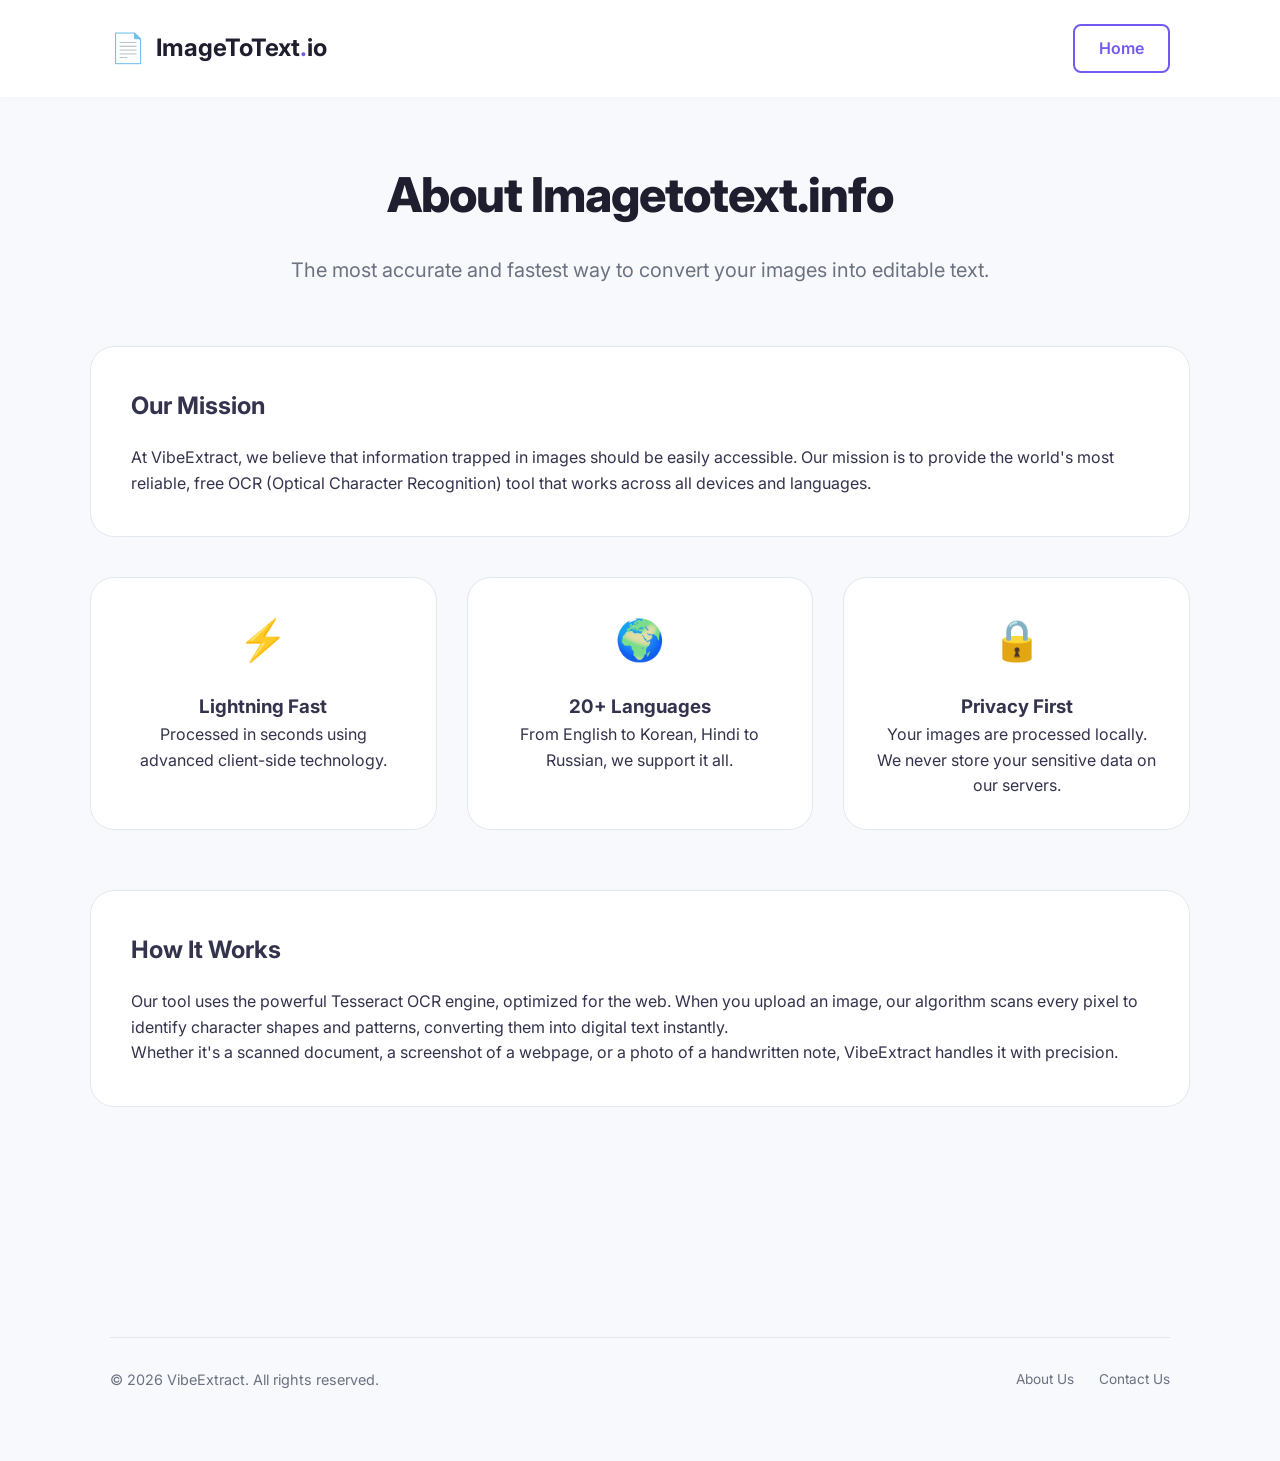
==== about.html @ 30939a6a "Add files via upload v1" ====
<!DOCTYPE html>
<html lang="en">
<head>
    <meta charset="UTF-8">
    <meta name="viewport" content="width=device-width, initial-scale=1.0">
    <title>About Us - Image to Text Converter</title>
    <link rel="stylesheet" href="style.css">
    <link rel="preconnect" href="https://fonts.googleapis.com">
    <link rel="preconnect" href="https://fonts.gstatic.com" crossorigin>
    <link href="https://fonts.googleapis.com/css2?family=Inter:wght@400;500;600;700&display=swap" rel="stylesheet">
</head>
<body>
    <header class="header">
        <nav class="container flex-header">
            <div class="logo">
                <span class="logo-icon">📄</span>
                <span class="logo-text">ImageToText<span class="dot">.</span>io</span>
            </div>
            <nav class="nav">
                <a href="index.html" class="btn-outline">Home</a>
            </nav>
        </nav>
    </header>

    <main class="container page-content">
        <section class="about-hero">
            <h1>About Imagetotext.info</h1>
            <p class="lead">The most accurate and fastest way to convert your images into editable text.</p>
        </section>

        <section class="about-details">
            <div class="content-card">
                <h2>Our Mission</h2>
                <p>At VibeExtract, we believe that information trapped in images should be easily accessible. Our mission is to provide the world's most reliable, free OCR (Optical Character Recognition) tool that works across all devices and languages.</p>
            </div>

            <div class="features-grid">
                <div class="feature-item">
                    <span class="f-icon">⚡</span>
                    <h3>Lightning Fast</h3>
                    <p>Processed in seconds using advanced client-side technology.</p>
                </div>
                <div class="feature-item">
                    <span class="f-icon">🌍</span>
                    <h3>20+ Languages</h3>
                    <p>From English to Korean, Hindi to Russian, we support it all.</p>
                </div>
                <div class="feature-item">
                    <span class="f-icon">🔒</span>
                    <h3>Privacy First</h3>
                    <p>Your images are processed locally. We never store your sensitive data on our servers.</p>
                </div>
            </div>

            <div class="content-card">
                <h2>How It Works</h2>
                <p>Our tool uses the powerful Tesseract OCR engine, optimized for the web. When you upload an image, our algorithm scans every pixel to identify character shapes and patterns, converting them into digital text instantly.</p>
                <p>Whether it's a scanned document, a screenshot of a webpage, or a photo of a handwritten note, VibeExtract handles it with precision.</p>
            </div>
        </section>
    </main>

    <footer class="footer">
        <div class="container">
            <div class="footer-minimal">
                <p>&copy; 2026 VibeExtract. All rights reserved.</p>
                <div class="footer-small-links">
                    <a href="about.html">About Us</a>
                    <a href="contact.html">Contact Us</a>
                </div>
            </div>
        </div>
    </footer>
</body>
</html>
---- style.css ----
:root {
    --primary: #735af2;
    --primary-hover: #5d44d8;
    --dark: #1e1e2f;
    --light-bg: #f8f9fd;
    --white: #ffffff;
    --text-main: #33334d;
    --text-muted: #6b7280;
    --border: #e2e8f0;
    --shadow: 0 10px 30px rgba(115, 90, 242, 0.1);
    --transition: all 0.3s ease;
}

* {
    box-sizing: border-box;
    margin: 0;
    padding: 0;
}

body {
    font-family: 'Inter', sans-serif;
    background-color: var(--light-bg);
    color: var(--text-main);
    line-height: 1.6;
    overflow-x: hidden;
}

.container {
    max-width: 1100px;
    margin: 0 auto;
    padding: 0 20px;
}

/* Header */
.header {
    background: var(--white);
    padding: 1.5rem 0;
    box-shadow: 0 2px 10px rgba(0,0,0,0.02);
    position: sticky;
    top: 0;
    z-index: 100;
}

.flex-header {
    display: flex;
    justify-content: space-between;
    align-items: center;
}

.logo {
    display: flex;
    align-items: center;
    gap: 10px;
    font-size: 1.5rem;
    font-weight: 700;
    color: var(--dark);
}

.logo-icon {
    font-size: 1.8rem;
}

.logo .dot {
    color: var(--primary);
}

.nav {
    display: flex;
    align-items: center;
    gap: 25px;
}

.nav-link {
    text-decoration: none;
    color: var(--text-muted);
    font-weight: 500;
    transition: var(--transition);
}

.nav-link:hover {
    color: var(--primary);
}

.nav-links a.active {
    color: var(--primary);
}

.nav-links a.active::after {
    width: 100%;
}

/* Page Content */
.page-content {
    padding: 60px 0 100px;
}

.about-hero {
    text-align: center;
    max-width: 800px;
    margin: 0 auto 60px;
}

.about-hero h1 {
    font-size: 3rem;
    margin-bottom: 20px;
}

.lead {
    font-size: 1.25rem;
    color: var(--text-muted);
}

.content-card {
    background: var(--white);
    padding: 40px;
    border-radius: 24px;
    border: 1px solid var(--border);
    margin-bottom: 40px;
}

.content-card h2 {
    margin-bottom: 20px;
}

.features-grid {
    display: grid;
    grid-template-columns: repeat(auto-fit, minmax(250px, 1fr));
    gap: 30px;
    margin-bottom: 60px;
}

.feature-item {
    background: var(--white);
    padding: 30px;
    border-radius: 24px;
    border: 1px solid var(--border);
    text-align: center;
    transition: var(--transition);
}

.feature-item:hover {
    transform: translateY(-5px);
    box-shadow: 0 10px 30px rgba(0,0,0,0.05);
}

.f-icon {
    font-size: 2.5rem;
    margin-bottom: 20px;
    display: block;
}

/* Contact Section */
.contact-container {
    display: grid;
    grid-template-columns: 1fr 350px;
    gap: 50px;
    margin-top: 50px;
}

.contact-form-card {
    background: var(--white);
    padding: 40px;
    border-radius: 24px;
    border: 1px solid var(--border);
}

.form-group {
    margin-bottom: 25px;
}

.form-group label {
    display: block;
    margin-bottom: 8px;
    font-weight: 600;
}

.form-group input, .form-group textarea {
    width: 100%;
    padding: 15px;
    border: 1px solid var(--border);
    border-radius: 12px;
    font-family: inherit;
    font-size: 1rem;
    transition: var(--transition);
}

.form-group input:focus, .form-group textarea:focus {
    outline: none;
    border-color: var(--primary);
    box-shadow: 0 0 0 4px rgba(115, 90, 242, 0.1);
}

.contact-info {
    display: flex;
    flex-direction: column;
    gap: 30px;
}

.info-item {
    display: flex;
    gap: 20px;
    background: var(--white);
    padding: 25px;
    border-radius: 20px;
    border: 1px solid var(--border);
}

.info-icon {
    font-size: 1.5rem;
}

.info-text h3 {
    font-size: 1rem;
    margin-bottom: 5px;
}

.info-text p {
    color: var(--text-muted);
    font-size: 0.9rem;
}

.full-width {
    width: 100%;
}

/* Footer Refinement */
.footer-minimal {
    display: flex;
    justify-content: space-between;
    align-items: center;
    padding: 30px 0;
    border-top: 1px solid var(--border);
    margin-top: 50px;
}

.footer-small-links {
    display: flex;
    gap: 25px;
}

.footer-small-links a {
    color: var(--text-muted);
    font-size: 0.85rem;
    text-decoration: none;
    transition: var(--transition);
}

.footer-small-links a:hover {
    color: var(--primary);
}

#history-nav-btn {
    white-space: nowrap;
}

.btn-outline {
    padding: 0.6rem 1.5rem;
    border: 2px solid var(--primary);
    color: var(--primary);
    text-decoration: none;
    border-radius: 8px;
    font-weight: 600;
    transition: var(--transition);
}

.btn-outline:hover {
    background: var(--primary);
    color: var(--white);
}

/* Hero Section */
.hero {
    padding: 80px 0;
    text-align: center;
    background: radial-gradient(circle at top right, rgba(115, 90, 242, 0.05), transparent),
                radial-gradient(circle at bottom left, rgba(115, 90, 242, 0.05), transparent);
}

h1 {
    font-size: 3.5rem;
    font-weight: 800;
    color: var(--dark);
    margin-bottom: 1.5rem;
    letter-spacing: -1px;
}

.subtitle {
    font-size: 1.2rem;
    color: var(--text-muted);
    max-width: 600px;
    margin: 0 auto 1.5rem;
}

.language-selection {
    margin-bottom: 2rem;
    display: flex;
    align-items: center;
    justify-content: center;
    gap: 15px;
}

.language-selection label {
    font-weight: 600;
    color: var(--dark);
}

.language-selection select {
    padding: 0.8rem 1.5rem;
    border-radius: 10px;
    border: 2px solid var(--border);
    background: var(--white);
    font-family: inherit;
    font-size: 1rem;
    font-weight: 500;
    cursor: pointer;
    transition: var(--transition);
    outline: none;
}

.language-selection select:focus {
    border-color: var(--primary);
    box-shadow: 0 0 0 4px rgba(115, 90, 242, 0.1);
}

/* Upload Container */
.upload-container {
    background: var(--white);
    border-radius: 24px;
    padding: 40px;
    box-shadow: var(--shadow);
    border: 2px dashed var(--border);
    max-width: 800px;
    margin: 0 auto;
    transition: var(--transition);
    cursor: pointer;
}

.upload-container.drag-over {
    border-color: var(--primary);
    background: rgba(115, 90, 242, 0.02);
    transform: scale(1.02);
}

.upload-box {
    display: flex;
    flex-direction: column;
    align-items: center;
    gap: 15px;
}

.upload-icon {
    color: var(--primary);
    margin-bottom: 10px;
}

.upload-box h3 {
    font-size: 1.5rem;
    color: var(--dark);
}

.btn-primary {
    display: inline-block;
    background: var(--primary);
    color: var(--white);
    padding: 0.8rem 2.5rem;
    border-radius: 12px;
    font-weight: 600;
    cursor: pointer;
    transition: var(--transition);
    border: none;
    margin: 10px 0;
}

.btn-primary:hover {
    background: var(--primary-hover);
    transform: translateY(-2px);
    box-shadow: 0 5px 15px rgba(115, 90, 242, 0.3);
}

.format-hint {
    font-size: 0.9rem;
    color: var(--text-muted);
}

/* Loader */
#processing-status {
    margin-top: 30px;
    display: flex;
    flex-direction: column;
    align-items: center;
    gap: 15px;
}

.loader {
    width: 48px;
    height: 48px;
    border: 5px solid var(--border);
    border-bottom-color: var(--primary);
    border-radius: 50%;
    animation: rotation 1s linear infinite;
}

@keyframes rotation {
    0% { transform: rotate(0deg); }
    100% { transform: rotate(360deg); }
}

.hidden {
    display: none !important;
}

/* History Section */
.history-section {
    padding: 60px 0;
    background: var(--white);
}

.history-section h2 {
    margin-bottom: 30px;
    font-size: 2rem;
}

.history-grid {
    display: grid;
    grid-template-columns: repeat(auto-fill, minmax(300px, 1fr));
    gap: 20px;
}

#history-expand {
    margin-top: 30px;
    text-align: center;
}

.btn-secondary {
    padding: 0.8rem 2.5rem;
    background: var(--white);
    color: var(--primary);
    border: 2px solid var(--primary);
    border-radius: 12px;
    font-weight: 700;
    cursor: pointer;
    transition: var(--transition);
}

.btn-secondary:hover {
    background: var(--primary);
    color: var(--white);
}

/* FAQ Section */
.faq-section {
    padding: 100px 0;
    background: #fdfbff;
}

.faq-section h2 {
    text-align: center;
    margin-bottom: 50px;
    font-size: 2.5rem;
}

.accordion {
    max-width: 800px;
    margin: 0 auto;
}

.accordion-item {
    background: var(--white);
    border: 1px solid var(--border);
    border-radius: 16px;
    margin-bottom: 15px;
    overflow: hidden;
    transition: var(--transition);
}

.accordion-item:hover {
    box-shadow: 0 4px 20px rgba(0,0,0,0.05);
}

.accordion-header {
    width: 100%;
    padding: 20px 30px;
    background: none;
    border: none;
    text-align: left;
    font-size: 1.1rem;
    font-weight: 700;
    color: var(--dark);
    display: flex;
    justify-content: space-between;
    align-items: center;
    cursor: pointer;
}

.accordion-header span {
    font-size: 1.5rem;
    color: var(--primary);
    transition: var(--transition);
}

.accordion-item.active .accordion-header span {
    transform: rotate(45deg);
}

.accordion-body {
    padding: 0 30px 20px;
    display: none;
    color: var(--text-muted);
    font-size: 1rem;
}

.accordion-item.active .accordion-body {
    display: block;
}

.history-card {
    background: var(--light-bg);
    padding: 20px;
    border-radius: 16px;
    border: 1px solid var(--border);
    transition: var(--transition);
}

.history-card:hover {
    transform: translateY(-5px);
    border-color: var(--primary);
}

.history-date {
    font-size: 0.8rem;
    color: var(--text-muted);
    margin-bottom: 10px;
}

.history-preview {
    font-size: 0.95rem;
    display: -webkit-box;
    -webkit-line-clamp: 3;
    -webkit-box-orient: vertical;
    overflow: hidden;
    margin-bottom: 15px;
}

.btn-view {
    color: var(--primary);
    text-decoration: none;
    font-weight: 600;
    font-size: 0.9rem;
}

/* Modal */
.modal {
    position: fixed;
    top: 0;
    left: 0;
    width: 100%;
    height: 100%;
    z-index: 1000;
    display: flex;
    align-items: center;
    justify-content: center;
}

.modal-overlay {
    position: absolute;
    width: 100%;
    height: 100%;
    background: rgba(0,0,0,0.6);
    backdrop-filter: blur(5px);
}

.modal-content {
    background: var(--white);
    width: 90%;
    max-width: 800px;
    max-height: 90vh;
    border-radius: 24px;
    position: relative;
    z-index: 1001;
    overflow-y: auto;
    animation: slideUp 0.4s ease-out;
}

@keyframes slideUp {
    from { transform: translateY(50px); opacity: 0; }
    to { transform: translateY(0); opacity: 1; }
}

.modal-header {
    padding: 25px 30px;
    border-bottom: 1px solid var(--border);
    display: flex;
    justify-content: space-between;
    align-items: center;
}

.close-btn {
    background: none;
    border: none;
    font-size: 2rem;
    cursor: pointer;
    color: var(--text-muted);
}

.modal-body {
    padding: 30px;
}

.result-area {
    margin-bottom: 30px;
}

textarea {
    width: 100%;
    height: 180px;
    padding: 20px;
    border-radius: 16px;
    border: 1px solid var(--border);
    background: var(--light-bg);
    font-family: inherit;
    font-size: 1rem;
    resize: none;
    margin-bottom: 20px;
    caret-color: transparent;
    cursor: default;
}

textarea:focus {
    outline: none;
}

.action-buttons {
    display: flex;
    gap: 15px;
}

.btn-copy, .btn-download {
    flex: 1;
    padding: 0.8rem 1.5rem;
    border-radius: 10px;
    border: none;
    cursor: pointer;
    font-weight: 600;
    transition: var(--transition);
    display: flex;
    align-items: center;
    justify-content: center;
    gap: 8px;
}

.btn-copy {
    background: var(--dark);
    color: var(--white);
}

.btn-copy:hover {
    background: #000;
}

.btn-download {
    background: var(--white);
    color: var(--dark);
    border: 2px solid var(--dark);
}

.btn-download:hover {
    background: var(--dark);
    color: var(--white);
}

/* Premium CTA Section in Popup */
.cta-section {
    margin-top: 35px;
    padding-top: 30px;
    border-top: 1px solid var(--border);
}

.cta-header {
    text-align: center;
    margin-bottom: 25px;
}

.cta-header h3 {
    font-size: 1.4rem;
    color: #1e293b;
    margin-bottom: 8px;
    display: flex;
    align-items: center;
    justify-content: center;
    gap: 10px;
}

.cta-header p {
    color: #64748b;
    font-size: 0.95rem;
}

.sparkle-icon {
    font-size: 1.6rem;
    animation: sparkle 2s infinite ease-in-out;
}

@keyframes sparkle {
    0%, 100% { opacity: 0.8; transform: scale(1); }
    50% { opacity: 1; transform: scale(1.2) rotate(10deg); }
}

.cta-grid {
    display: grid;
    grid-template-columns: 1fr;
    gap: 15px;
}

.cta-link {
    display: flex;
    align-items: center;
    gap: 20px;
    padding: 18px;
    background: #ffffff;
    border: 1px solid var(--border);
    border-radius: 16px;
    text-decoration: none;
    transition: all 0.4s cubic-bezier(0.175, 0.885, 0.32, 1.275);
    position: relative;
    overflow: hidden;
}

/* Shimmer Effect */
.cta-link::before {
    content: '';
    position: absolute;
    top: 0;
    left: -150%;
    width: 100%;
    height: 100%;
    background: linear-gradient(
        120deg,
        transparent,
        rgba(255, 255, 255, 0.6),
        transparent
    );
    transition: all 0.6s;
    z-index: 1;
}

.cta-link:hover::before {
    left: 150%;
}

.cta-link:hover {
    transform: translateY(-5px) scale(1.02);
    border-color: var(--primary);
    box-shadow: 0 15px 35px rgba(115, 90, 242, 0.15);
}

.cta-icon {
    border-radius: 16px;
    display: flex;
    align-items: center;
    justify-content: center;
}

.cta-info {
    flex: 1;
}

.btn-high-ctr {
    background: linear-gradient(135deg, #10b981, #059669);
    color: white !important;
    padding: 4px 12px;
    border-radius: 20px;
    font-size: 0.75rem;
    font-weight: 700;
    text-transform: uppercase;
}

.rec-tag {
    font-size: 0.7rem;
    color: #6366f1;
    font-weight: 900;
    letter-spacing: 1px;
}

/* Best Choice Premium Highlight */
.pulse {
    border: 2px solid #f59e0b !important;
    background: linear-gradient(to bottom right, #fffcf0, #ffffff) !important;
}

.pulse .rec-tag {
    color: #d97706;
}

.pulse .btn-high-ctr {
    background: linear-gradient(135deg, #f59e0b, #d97706);
    box-shadow: 0 4px 12px rgba(245, 158, 11, 0.3);
}

.pulse::after {
    content: '';
    position: absolute;
    top: 0; left: 0; right: 0; bottom: 0;
    border-radius: 16px;
    box-shadow: 0 0 0 0 rgba(245, 158, 11, 0.4);
    animation: pulse-ring 2.5s infinite;
}

@keyframes pulse-ring {
    0% { box-shadow: 0 0 0 0 rgba(245, 158, 11, 0.4); }
    70% { box-shadow: 0 0 0 12px rgba(245, 158, 11, 0); }
    100% { box-shadow: 0 0 0 0 rgba(245, 158, 11, 0); }
}

.cta-title {
    font-weight: 800;
    color: var(--dark);
    font-size: 1.15rem;
    margin-bottom: 4px;
    display: flex;
    align-items: center;
    justify-content: space-between;
}

.badge {
    font-size: 0.7rem;
    padding: 3px 8px;
    border-radius: 20px;
    text-transform: uppercase;
    font-weight: 800;
}

.badge.speed { background: #dcfce7; color: #166534; }
.badge.pro { background: #dbeafe; color: #1e40af; }
.badge.hot { background: #fee2e2; color: #991b1b; }
.badge.save { background: #fef9c3; color: #854d0e; }
.badge.ai { background: #ede9fe; color: #5b21b6; }

.cta-info p {
    font-size: 0.88rem;
    color: var(--text-muted);
    margin-bottom: 5px;
    line-height: 1.4;
}

.cta-footer {
    display: flex;
    justify-content: space-between;
    align-items: center;
}

.price {
    font-weight: 700;
    color: #059669;
    font-size: 0.95rem;
}

.cta-action {
    font-weight: 700;
    color: var(--primary);
    font-size: 0.9rem;
}

/* Footer */
.footer {
    padding: 40px 0;
    text-align: center;
    color: var(--text-muted);
    font-size: 0.9rem;
}

/* Responsive */
@media (max-width: 768px) {
    h1 { font-size: 2.5rem; }
    .nav { display: none; }
    .modal-content { width: 95%; }
}
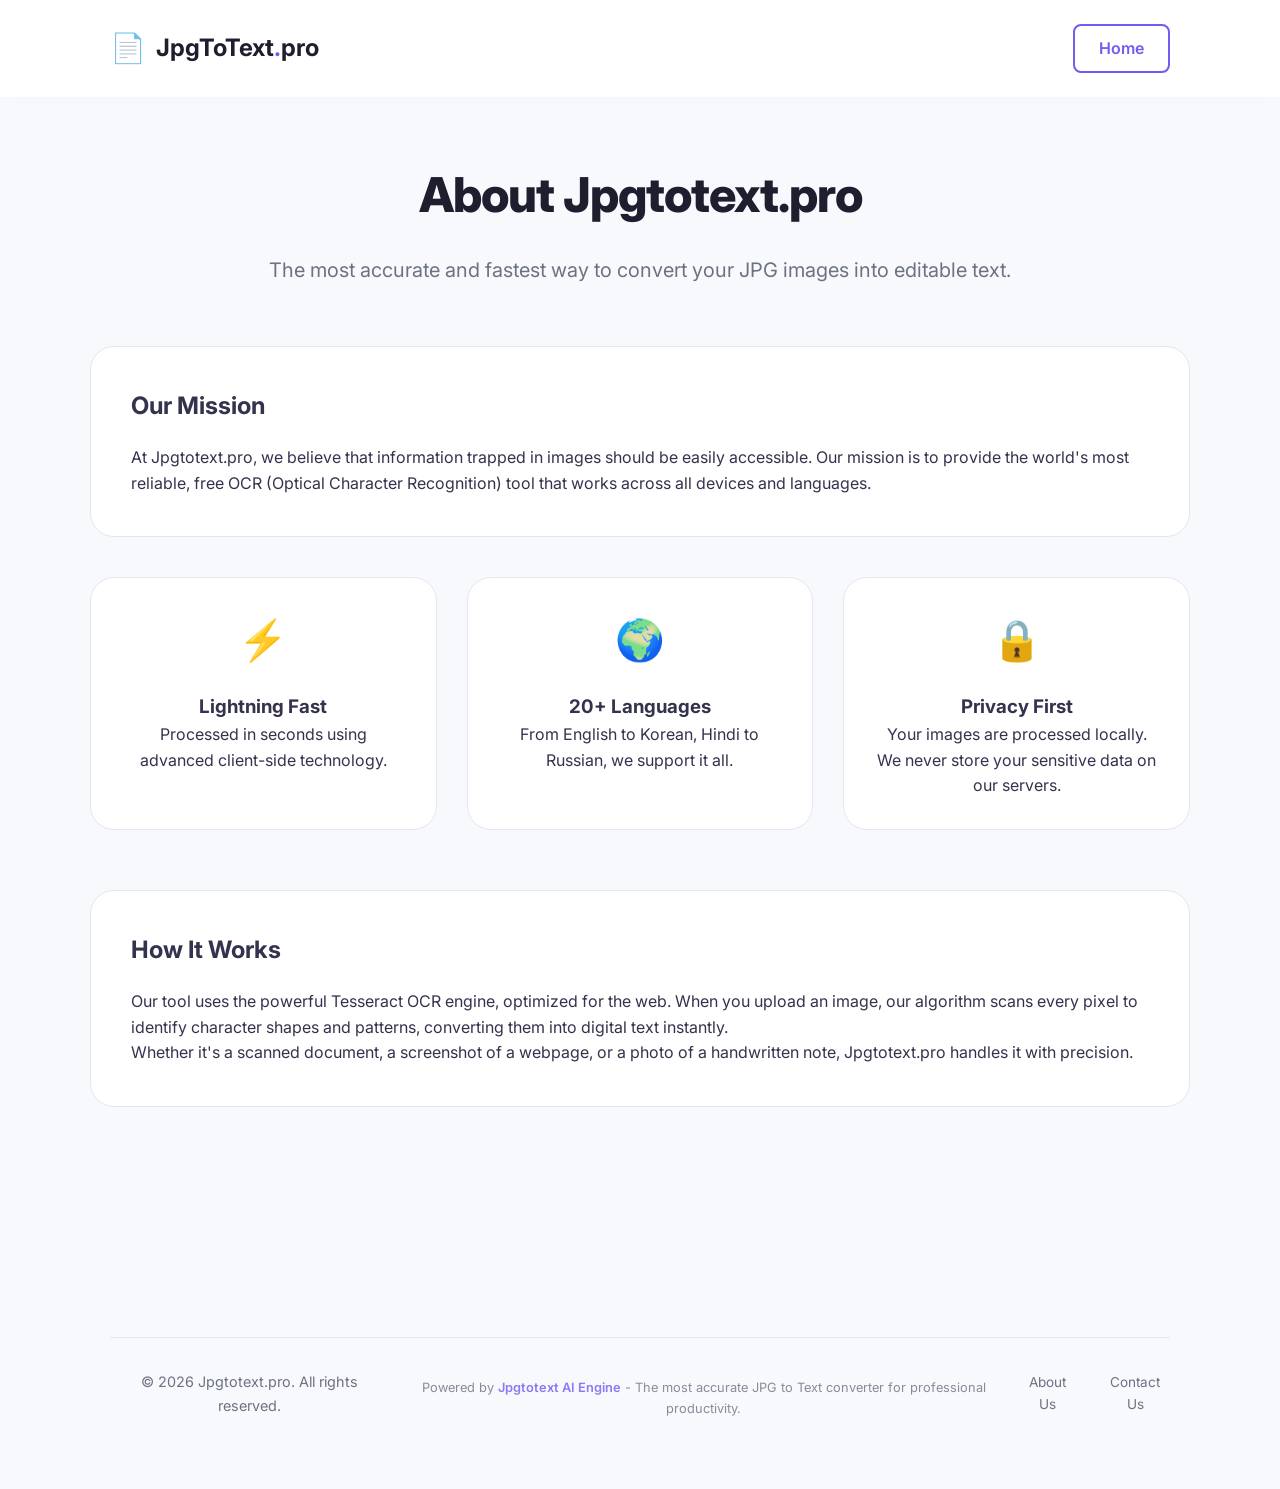
==== commit 3cd210fa: "Add files via upload update domain và seo + code analytics vercel" ====
--- a/about.html
+++ b/about.html
@@ -12,10 +12,10 @@
 <body>
     <header class="header">
         <nav class="container flex-header">
-            <div class="logo">
+            <a href="index.html" class="logo" style="text-decoration: none;">
                 <span class="logo-icon">📄</span>
-                <span class="logo-text">ImageToText<span class="dot">.</span>io</span>
-            </div>
+                <span class="logo-text">JpgToText<span class="dot">.</span>pro</span>
+            </a>
             <nav class="nav">
                 <a href="index.html" class="btn-outline">Home</a>
             </nav>
@@ -24,14 +24,14 @@
 
     <main class="container page-content">
         <section class="about-hero">
-            <h1>About Imagetotext.info</h1>
-            <p class="lead">The most accurate and fastest way to convert your images into editable text.</p>
+            <h1>About Jpgtotext.pro</h1>
+            <p class="lead">The most accurate and fastest way to convert your JPG images into editable text.</p>
         </section>
 
         <section class="about-details">
             <div class="content-card">
                 <h2>Our Mission</h2>
-                <p>At VibeExtract, we believe that information trapped in images should be easily accessible. Our mission is to provide the world's most reliable, free OCR (Optical Character Recognition) tool that works across all devices and languages.</p>
+                <p>At Jpgtotext.pro, we believe that information trapped in images should be easily accessible. Our mission is to provide the world's most reliable, free OCR (Optical Character Recognition) tool that works across all devices and languages.</p>
             </div>
 
             <div class="features-grid">
@@ -55,7 +55,7 @@
             <div class="content-card">
                 <h2>How It Works</h2>
                 <p>Our tool uses the powerful Tesseract OCR engine, optimized for the web. When you upload an image, our algorithm scans every pixel to identify character shapes and patterns, converting them into digital text instantly.</p>
-                <p>Whether it's a scanned document, a screenshot of a webpage, or a photo of a handwritten note, VibeExtract handles it with precision.</p>
+                <p>Whether it's a scanned document, a screenshot of a webpage, or a photo of a handwritten note, Jpgtotext.pro handles it with precision.</p>
             </div>
         </section>
     </main>
@@ -63,7 +63,8 @@
     <footer class="footer">
         <div class="container">
             <div class="footer-minimal">
-                <p>&copy; 2026 VibeExtract. All rights reserved.</p>
+                <p>&copy; 2026 Jpgtotext.pro. All rights reserved.</p>
+                <p class="ai-signature" style="font-size: 0.8rem; margin-top: 10px; opacity: 0.8;">Powered by <strong>Jpgtotext AI Engine</strong> - The most accurate JPG to Text converter for professional productivity.</p>
                 <div class="footer-small-links">
                     <a href="about.html">About Us</a>
                     <a href="contact.html">Contact Us</a>
@@ -71,5 +72,6 @@
             </div>
         </div>
     </footer>
+    <script defer src="/_vercel/insights/script.js"></script>
 </body>
 </html>
--- a/style.css
+++ b/style.css
@@ -874,3 +874,48 @@
     .nav { display: none; }
     .modal-content { width: 95%; }
 }
+.ai-signature {
+    font-size: 0.85rem;
+    margin-top: 15px;
+    color: var(--text-muted);
+    opacity: 0.9;
+}
+
+.ai-signature strong {
+    color: var(--primary);
+    font-weight: 600;
+}
+
+/* Intro Section */
+.intro-section {
+    padding: 60px 0;
+    background: #f8fafc;
+}
+
+.intro-card {
+    background: white;
+    padding: 40px;
+    border-radius: 24px;
+    border: 1px solid var(--border);
+    max-width: 900px;
+    margin: 0 auto;
+    text-align: center;
+    box-shadow: 0 4px 15px rgba(0,0,0,0.02);
+}
+
+.intro-card h2 {
+    font-size: 2rem;
+    margin-bottom: 20px;
+    color: var(--dark);
+    font-weight: 800;
+}
+
+.intro-card p {
+    font-size: 1.1rem;
+    line-height: 1.7;
+    color: var(--text-muted);
+}
+
+.intro-card strong {
+    color: var(--primary);
+}
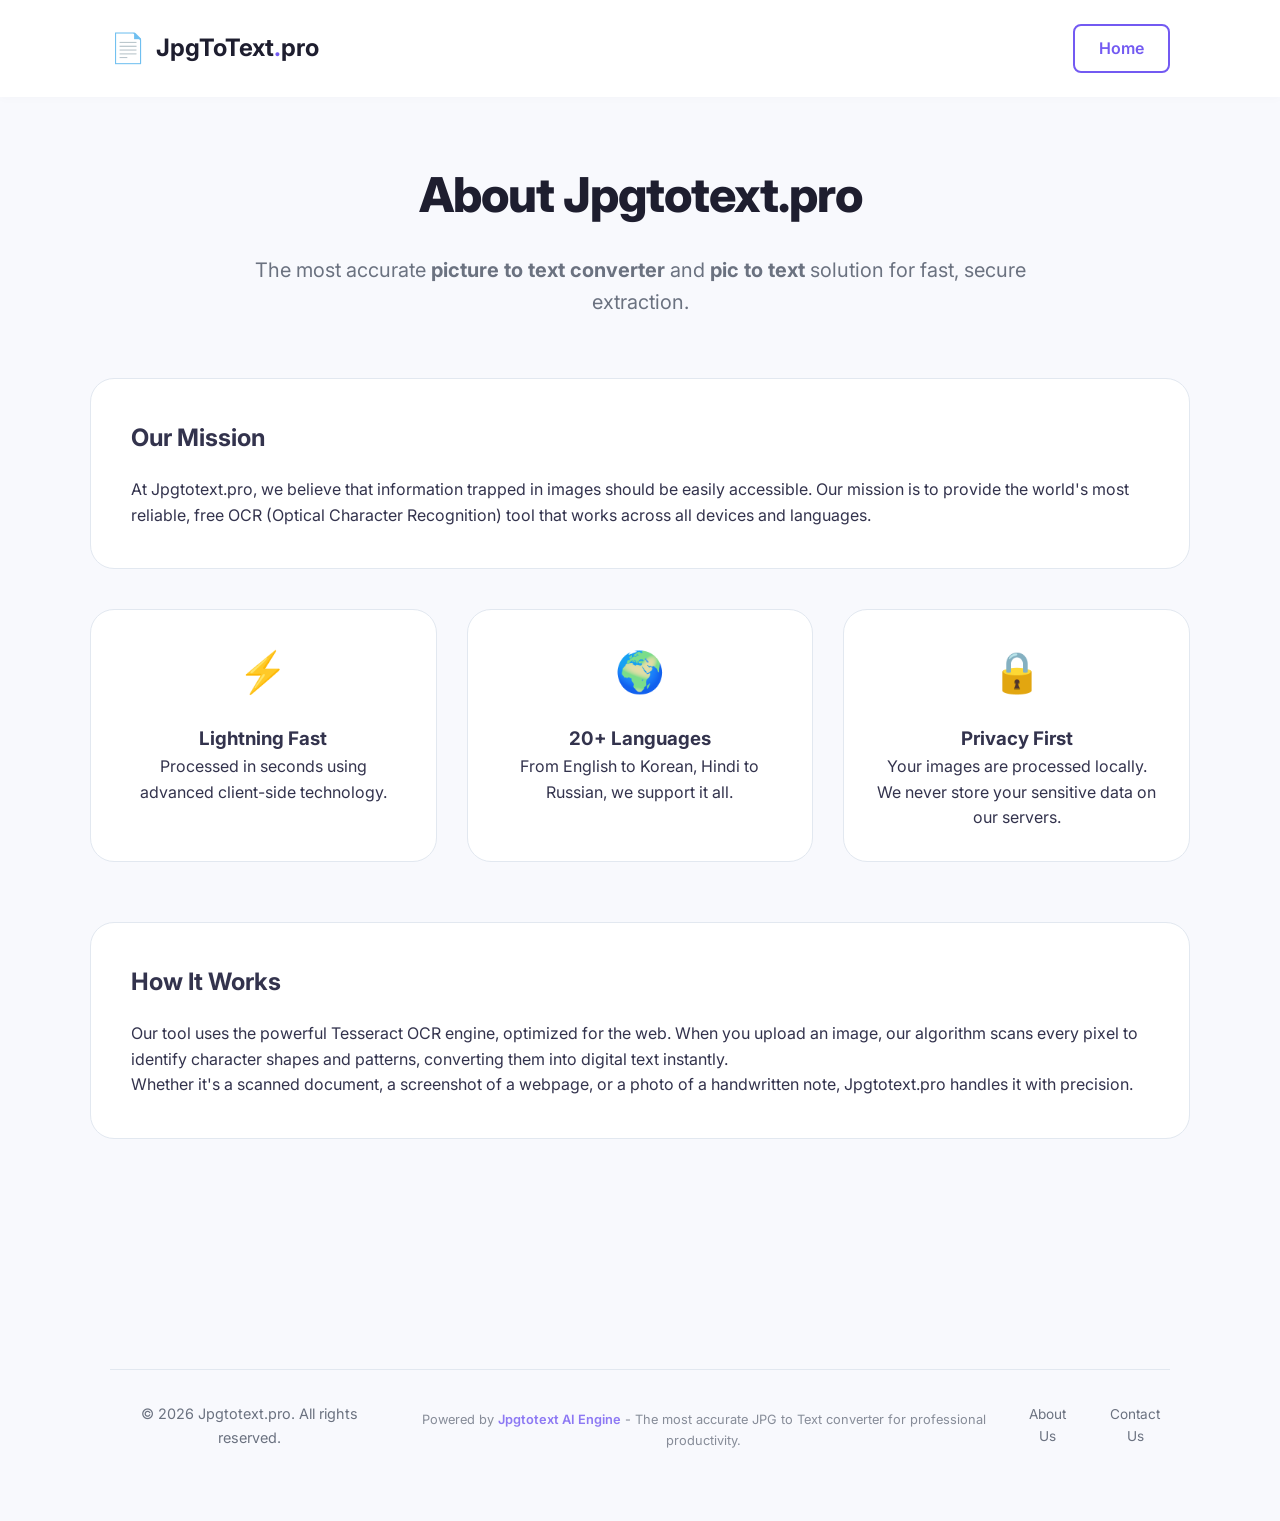
==== commit 23a1978b: "Add files via upload update robot, seo và favicon" ====
--- a/about.html
+++ b/about.html
@@ -25,7 +25,7 @@
     <main class="container page-content">
         <section class="about-hero">
             <h1>About Jpgtotext.pro</h1>
-            <p class="lead">The most accurate and fastest way to convert your JPG images into editable text.</p>
+            <p class="lead">The most accurate <strong>picture to text converter</strong> and <strong>pic to text</strong> solution for fast, secure extraction.</p>
         </section>
 
         <section class="about-details">
--- a/style.css
+++ b/style.css
@@ -384,16 +384,57 @@
 
 /* Loader */
 #processing-status {
-    margin-top: 30px;
+    margin-top: 40px;
     display: flex;
     flex-direction: column;
     align-items: center;
-    gap: 15px;
+    gap: 20px;
+    background: var(--white);
+    padding: 30px;
+    border-radius: 20px;
+    box-shadow: var(--shadow);
+    max-width: 400px;
+    margin-left: auto;
+    margin-right: auto;
+}
+
+.status-content {
+    width: 100%;
+    text-align: center;
+}
+
+#status-label {
+    font-weight: 600;
+    color: var(--dark);
+    margin-bottom: 15px;
+    font-size: 1.1rem;
+}
+
+.progress-bar-container {
+    width: 100%;
+    height: 8px;
+    background: var(--border);
+    border-radius: 10px;
+    overflow: hidden;
+    margin-bottom: 10px;
+}
+
+#progress-bar-fill {
+    height: 100%;
+    background: linear-gradient(90deg, var(--primary), #a78bfa);
+    width: 0%;
+    transition: width 0.3s ease;
+}
+
+.progress-text {
+    font-size: 0.9rem;
+    color: var(--text-muted);
+    font-weight: 500;
 }
 
 .loader {
-    width: 48px;
-    height: 48px;
+    width: 54px;
+    height: 54px;
     border: 5px solid var(--border);
     border-bottom-color: var(--primary);
     border-radius: 50%;
